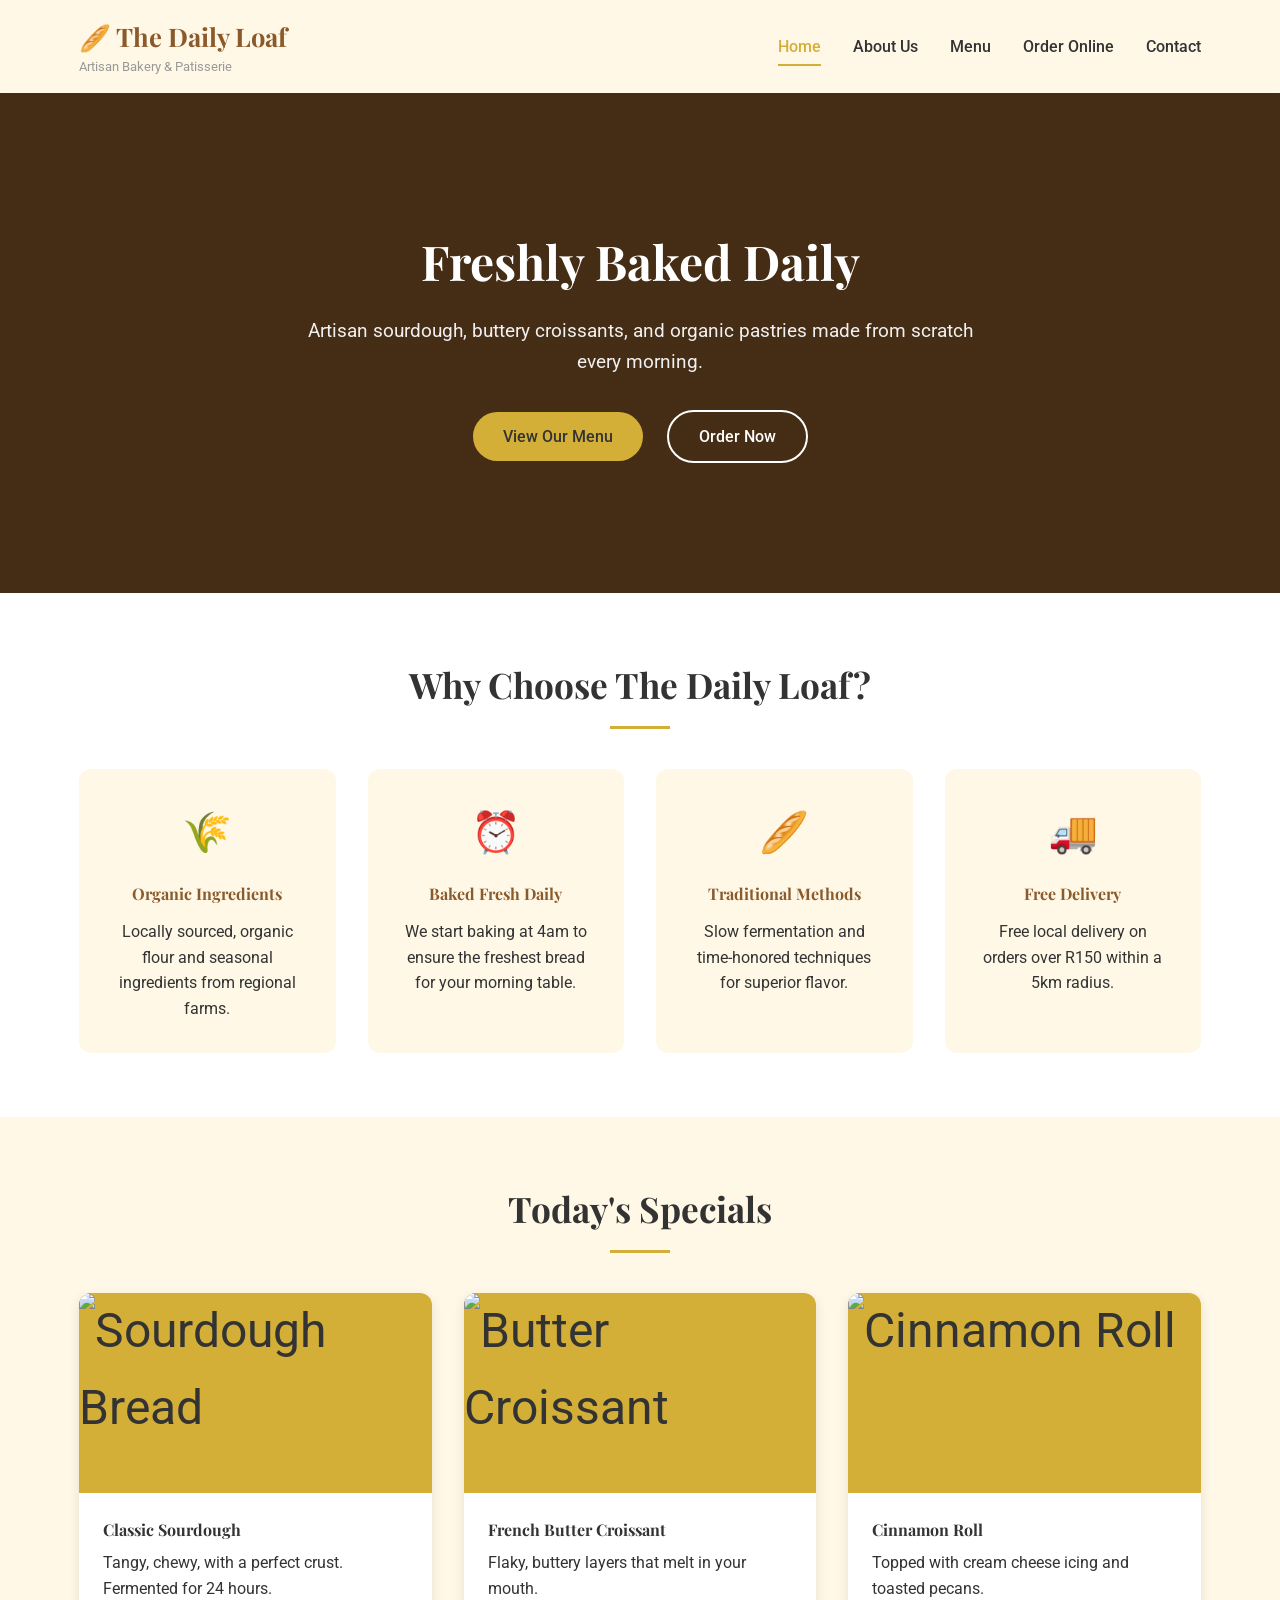
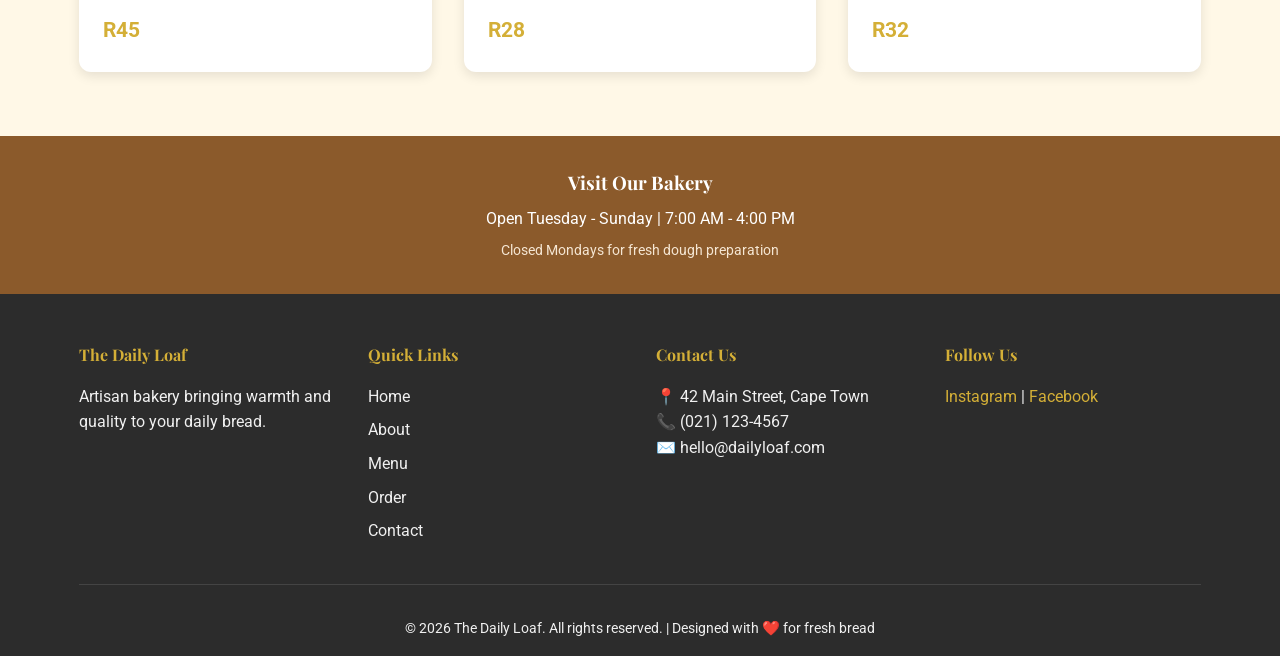
==== index.html @ c85abf5d "Add files via upload commit" ====
<!DOCTYPE html>
<html lang="en">
<head>
    <meta charset="UTF-8">
    <meta name="viewport" content="width=device-width, initial-scale=1.0">
    <meta name="description" content="The Daily Loaf - Artisan bakery offering fresh sourdough, pastries, and organic baked goods in the heart of the city.">
    <meta name="keywords" content="bakery, sourdough, artisan bread, pastries, organic bakery">
    <meta name="author" content="The Daily Loaf">
    <title>The Daily Loaf | Artisan Bakery</title>
    <link rel="stylesheet" href="css/style.css">
    <link href="https://fonts.googleapis.com/css2?family=Playfair+Display:wght@400;600;700;900&family=Roboto:wght@300;400;500;700&display=swap" rel="stylesheet">
</head>
<body>

    <!-- Header Section -->
    <header>
        <div class="container">
            <div class="header-content">
                <div class="logo">
                    <h1>🥖 The Daily Loaf</h1>
                    <p class="tagline">Artisan Bakery & Patisserie</p>
                </div>
                <nav>
                    <ul>
                        <li><a href="index.html" class="active">Home</a></li>
                        <li><a href="about.html">About Us</a></li>
                        <li><a href="menu.html">Menu</a></li>
                        <li><a href="order.html">Order Online</a></li>
                        <li><a href="contact.html">Contact</a></li>
                    </ul>
                </nav>
                <div class="mobile-menu-btn">☰</div>
            </div>
        </div>
    </header>

    <!-- Hero Section -->
    <section class="hero">
        <div class="container">
            <div class="hero-content">
                <h2>Freshly Baked Daily</h2>
                <p>Artisan sourdough, buttery croissants, and organic pastries made from scratch every morning.</p>
                <div class="hero-buttons">
                    <a href="menu.html" class="btn btn-primary">View Our Menu</a>
                    <a href="order.html" class="btn btn-secondary">Order Now</a>
                </div>
            </div>
        </div>
    </section>

    <!-- Features Section -->
    <section class="features">
        <div class="container">
            <h3 class="section-title">Why Choose The Daily Loaf?</h3>
            <div class="features-grid">
                <div class="feature-card">
                    <div class="feature-icon">🌾</div>
                    <h4>Organic Ingredients</h4>
                    <p>Locally sourced, organic flour and seasonal ingredients from regional farms.</p>
                </div>
                <div class="feature-card">
                    <div class="feature-icon">⏰</div>
                    <h4>Baked Fresh Daily</h4>
                    <p>We start baking at 4am to ensure the freshest bread for your morning table.</p>
                </div>
                <div class="feature-card">
                    <div class="feature-icon">🥖</div>
                    <h4>Traditional Methods</h4>
                    <p>Slow fermentation and time-honored techniques for superior flavor.</p>
                </div>
                <div class="feature-card">
                    <div class="feature-icon">🚚</div>
                    <h4>Free Delivery</h4>
                    <p>Free local delivery on orders over R150 within a 5km radius.</p>
                </div>
            </div>
        </div>
    </section>

    <!-- Daily Specials -->
    <section class="specials">
        <div class="container">
            <h3 class="section-title">Today's Specials</h3>
            <div class="specials-grid">
                <div class="special-item">
                    <img src="https://placehold.co/400x300/F5E6D3/8B5A2B?text=Sourdough+Bread" alt="Sourdough Bread" class="special-img">
                    <div class="special-info">
                        <h4>Classic Sourdough</h4>
                        <p>Tangy, chewy, with a perfect crust. Fermented for 24 hours.</p>
                        <span class="price">R45</span>
                    </div>
                </div>
                <div class="special-item">
                    <img src="https://placehold.co/400x300/F5E6D3/8B5A2B?text=Croissant" alt="Butter Croissant" class="special-img">
                    <div class="special-info">
                        <h4>French Butter Croissant</h4>
                        <p>Flaky, buttery layers that melt in your mouth.</p>
                        <span class="price">R28</span>
                    </div>
                </div>
                <div class="special-item">
                    <img src="https://placehold.co/400x300/F5E6D3/8B5A2B?text=Cinnamon+Roll" alt="Cinnamon Roll" class="special-img">
                    <div class="special-info">
                        <h4>Cinnamon Roll</h4>
                        <p>Topped with cream cheese icing and toasted pecans.</p>
                        <span class="price">R32</span>
                    </div>
                </div>
            </div>
        </div>
    </section>

    <!-- Opening Hours Banner -->
    <section class="hours-banner">
        <div class="container">
            <div class="hours-content">
                <h3>Visit Our Bakery</h3>
                <p>Open Tuesday - Sunday | 7:00 AM - 4:00 PM</p>
                <p class="closed">Closed Mondays for fresh dough preparation</p>
            </div>
        </div>
    </section>

    <!-- Footer -->
    <footer>
        <div class="container">
            <div class="footer-grid">
                <div class="footer-col">
                    <h4>The Daily Loaf</h4>
                    <p>Artisan bakery bringing warmth and quality to your daily bread.</p>
                </div>
                <div class="footer-col">
                    <h4>Quick Links</h4>
                    <ul>
                        <li><a href="index.html">Home</a></li>
                        <li><a href="about.html">About</a></li>
                        <li><a href="menu.html">Menu</a></li>
                        <li><a href="order.html">Order</a></li>
                        <li><a href="contact.html">Contact</a></li>
                    </ul>
                </div>
                <div class="footer-col">
                    <h4>Contact Us</h4>
                    <p>📍 42 Main Street, Cape Town</p>
                    <p>📞 (021) 123-4567</p>
                    <p>✉️ hello@dailyloaf.com</p>
                </div>
                <div class="footer-col">
                    <h4>Follow Us</h4>
                    <div class="social-links">
                        <a href="#">Instagram</a> | <a href="#">Facebook</a>
                    </div>
                </div>
            </div>
            <div class="footer-bottom">
                <p>&copy; 2026 The Daily Loaf. All rights reserved. | Designed with ❤️ for fresh bread</p>
            </div>
        </div>
    </footer>

    <script src="js/main.js"></script>
</body>
</html>
---- css/style.css ----
/* ========================================
   THE DAILY LOAF - MAIN STYLESHEET
   ======================================== */

* {
    margin: 0;
    padding: 0;
    box-sizing: border-box;
}

body {
    font-family: 'Roboto', sans-serif;
    font-size: 16px;
    line-height: 1.6;
    color: #333333;
    background-color: #FFFFFF;
}

h1, h2, h3, h4, h5, h6 {
    font-family: 'Playfair Display', serif;
    font-weight: 700;
    margin-bottom: 1rem;
    color: #333333;
}

a {
    text-decoration: none;
    color: inherit;
}

.container {
    width: 90%;
    max-width: 1200px;
    margin: 0 auto;
    padding: 0 15px;
}

.section-title {
    text-align: center;
    font-size: 2.2rem;
    margin-bottom: 2.5rem;
    position: relative;
    padding-bottom: 15px;
}

.section-title:after {
    content: '';
    position: absolute;
    bottom: 0;
    left: 50%;
    transform: translateX(-50%);
    width: 60px;
    height: 3px;
    background: #D4AF37;
}

/* BUTTONS */
.btn {
    display: inline-block;
    padding: 12px 30px;
    border-radius: 40px;
    font-weight: 500;
    transition: all 0.3s ease;
    cursor: pointer;
    border: none;
    font-family: 'Roboto', sans-serif;
}

.btn-primary {
    background-color: #D4AF37;
    color: #333333;
}

.btn-primary:hover {
    background-color: #c49b2a;
    transform: translateY(-2px);
}

.btn-secondary {
    background-color: transparent;
    color: #FFFFFF;
    border: 2px solid #FFFFFF;
}

.btn-secondary:hover {
    background-color: #FFFFFF;
    color: #333333;
}

/* HEADER & NAVIGATION */
header {
    background-color: #FFF8E7;
    box-shadow: 0 2px 10px rgba(0,0,0,0.05);
    position: sticky;
    top: 0;
    z-index: 1000;
}

.header-content {
    display: flex;
    justify-content: space-between;
    align-items: center;
    padding: 1rem 0;
    flex-wrap: wrap;
}

.logo h1 {
    font-size: 1.6rem;
    margin-bottom: 0;
    color: #8B5A2B;
}

.tagline {
    font-size: 0.8rem;
    color: #999;
    font-family: 'Roboto', sans-serif;
}

nav ul {
    display: flex;
    list-style: none;
    gap: 2rem;
}

nav ul li a {
    font-weight: 500;
    padding: 0.5rem 0;
    transition: color 0.3s;
}

nav ul li a:hover,
nav ul li a.active {
    color: #D4AF37;
    border-bottom: 2px solid #D4AF37;
}

.mobile-menu-btn {
    display: none;
    font-size: 1.8rem;
    cursor: pointer;
}

/* HERO SECTION */
.hero {
    background: linear-gradient(rgba(0,0,0,0.5), rgba(0,0,0,0.5)), #8B5A2B;
    min-height: 500px;
    display: flex;
    align-items: center;
    text-align: center;
    color: white;
}

.hero-content {
    max-width: 700px;
    margin: 0 auto;
}

.hero h2 {
    font-size: 3rem;
    color: white;
    margin-bottom: 1rem;
}

.hero p {
    font-size: 1.2rem;
    margin-bottom: 2rem;
    color: #f0f0f0;
}

.hero-buttons .btn {
    margin: 0 10px;
}

/* FEATURES SECTION */
.features {
    padding: 4rem 0;
    background-color: #FFFFFF;
}

.features-grid {
    display: grid;
    grid-template-columns: repeat(auto-fit, minmax(250px, 1fr));
    gap: 2rem;
}

.feature-card {
    text-align: center;
    padding: 2rem;
    background-color: #FFF8E7;
    border-radius: 12px;
    transition: transform 0.3s;
}

.feature-card:hover {
    transform: translateY(-5px);
}

.feature-icon {
    font-size: 2.5rem;
    margin-bottom: 1rem;
}

.feature-card h4 {
    margin-bottom: 0.8rem;
    color: #8B5A2B;
}

/* SPECIALS SECTION */
.specials {
    padding: 4rem 0;
    background-color: #FFF8E7;
}

.specials-grid {
    display: grid;
    grid-template-columns: repeat(auto-fit, minmax(300px, 1fr));
    gap: 2rem;
}

.special-item {
    background: white;
    border-radius: 12px;
    overflow: hidden;
    box-shadow: 0 4px 12px rgba(0,0,0,0.1);
    transition: transform 0.3s;
}

.special-item:hover {
    transform: translateY(-5px);
}

.special-img {
    width: 100%;
    height: 200px;
    background-color: #D4AF37;
    display: flex;
    align-items: center;
    justify-content: center;
    font-size: 3rem;
}

.special-info {
    padding: 1.5rem;
}

.special-info h4 {
    margin-bottom: 0.5rem;
}

.price {
    display: inline-block;
    margin-top: 0.8rem;
    font-size: 1.3rem;
    font-weight: bold;
    color: #D4AF37;
}

/* HOURS BANNER */
.hours-banner {
    background-color: #8B5A2B;
    color: white;
    text-align: center;
    padding: 2rem 0;
}

.hours-content h3 {
    color: white;
    margin-bottom: 0.5rem;
}

.closed {
    color: #F5E6D3;
    font-size: 0.9rem;
    margin-top: 0.5rem;
}

/* PAGE HEADER */
.page-header {
    background: linear-gradient(135deg, #8B5A2B 0%, #D4AF37 100%);
    color: white;
    text-align: center;
    padding: 3rem 0;
}

.page-header h2 {
    color: white;
    font-size: 2.5rem;
    margin-bottom: 0.5rem;
}

/* ABOUT PAGE */
.about-story {
    padding: 4rem 0;
}

.about-grid {
    display: grid;
    grid-template-columns: 1fr 1fr;
    gap: 3rem;
    align-items: center;
}

.about-image {
    background-color: #D4AF37;
    height: 300px;
    display: flex;
    align-items: center;
    justify-content: center;
    border-radius: 12px;
    font-size: 2rem;
}

.values {
    background-color: #FFF8E7;
    padding: 4rem 0;
}

.values-grid {
    display: grid;
    grid-template-columns: repeat(auto-fit, minmax(280px, 1fr));
    gap: 2rem;
}

.value-card {
    text-align: center;
    padding: 2rem;
    background: white;
    border-radius: 12px;
}

.team {
    padding: 4rem 0;
}

.team-grid {
    display: grid;
    grid-template-columns: repeat(auto-fit, minmax(250px, 1fr));
    gap: 2rem;
    text-align: center;
}

.team-member .avatar {
    width: 150px;
    height: 150px;
    background-color: #D4AF37;
    border-radius: 50%;
    margin: 0 auto 1rem;
    display: flex;
    align-items: center;
    justify-content: center;
    font-size: 3rem;
}

.team-member .bio {
    font-size: 0.9rem;
    color: #666;
    margin-top: 0.5rem;
}

/* MENU PAGE */
.menu-section {
    padding: 3rem 0;
}

.alt-bg {
    background-color: #FFF8E7;
}

.menu-grid {
    max-width: 800px;
    margin: 0 auto;
}

.menu-item {
    display: flex;
    justify-content: space-between;
    align-items: center;
    padding: 1rem 0;
    border-bottom: 1px dashed #ddd;
}

.menu-item-info h4 {
    margin-bottom: 0.3rem;
}

.menu-item-info p {
    color: #666;
    font-size: 0.9rem;
}

.menu-item-price {
    font-weight: bold;
    font-size: 1.1rem;
    color: #D4AF37;
}

/* ORDER PAGE */
.order-form-section {
    padding: 4rem 0;
}

.order-grid {
    display: grid;
    grid-template-columns: 1fr 350px;
    gap: 3rem;
}

.form-group {
    margin-bottom: 1.2rem;
}

.form-group label {
    display: block;
    margin-bottom: 0.5rem;
    font-weight: 500;
}

.form-group input,
.form-group select,
.form-group textarea {
    width: 100%;
    padding: 10px;
    border: 1px solid #ddd;
    border-radius: 6px;
    font-family: 'Roboto', sans-serif;
}

.checkbox-group {
    display: flex;
    flex-direction: column;
    gap: 0.5rem;
}

.checkbox-group label {
    font-weight: normal;
    cursor: pointer;
}

.order-info .info-card {
    background: #FFF8E7;
    padding: 1.2rem;
    border-radius: 8px;
    margin-bottom: 1rem;
}

.info-card h4 {
    margin-bottom: 0.5rem;
    color: #8B5A2B;
}

.phone-large {
    font-size: 1.3rem;
    font-weight: bold;
    color: #D4AF37;
}

/* CONTACT PAGE */
.locations {
    padding: 4rem 0;
    background-color: #FFF8E7;
}

.locations-grid {
    display: grid;
    grid-template-columns: repeat(auto-fit, minmax(350px, 1fr));
    gap: 2rem;
}

.location-card {
    background: white;
    padding: 1.5rem;
    border-radius: 12px;
    box-shadow: 0 2px 8px rgba(0,0,0,0.1);
}

.location-card h4 {
    color: #8B5A2B;
    margin-bottom: 1rem;
}

.location-card .address,
.location-card .hours,
.location-card .phone {
    margin-bottom: 0.8rem;
}

.map-placeholder {
    margin-top: 1rem;
    background-color: #D4AF37;
    height: 150px;
    display: flex;
    align-items: center;
    justify-content: center;
    border-radius: 8px;
    color: #333;
}

.contact-form-section {
    padding: 4rem 0;
}

.contact-grid {
    display: grid;
    grid-template-columns: 1fr 350px;
    gap: 3rem;
}

.form-row {
    display: grid;
    grid-template-columns: 1fr 1fr;
    gap: 1rem;
}

.contact-info .info-item {
    background: #FFF8E7;
    padding: 1rem;
    border-radius: 8px;
    margin-bottom: 1rem;
}

.contact-info .info-item h4 {
    margin-bottom: 0.5rem;
    color: #8B5A2B;
}

.faq {
    background-color: #FFF8E7;
    padding: 4rem 0;
}

.faq-grid {
    display: grid;
    grid-template-columns: repeat(auto-fit, minmax(300px, 1fr));
    gap: 2rem;
}

.faq-item {
    background: white;
    padding: 1.5rem;
    border-radius: 8px;
}

.faq-item h4 {
    color: #D4AF37;
    margin-bottom: 0.5rem;
}

/* FOOTER */
footer {
    background-color: #2C2C2C;
    color: #f0f0f0;
    padding: 3rem 0 1rem;
}

.footer-grid {
    display: grid;
    grid-template-columns: repeat(auto-fit, minmax(200px, 1fr));
    gap: 2rem;
    margin-bottom: 2rem;
}

.footer-col h4 {
    color: #D4AF37;
    margin-bottom: 1rem;
}

.footer-col ul {
    list-style: none;
}

.footer-col ul li {
    margin-bottom: 0.5rem;
}

.footer-col ul li a:hover {
    color: #D4AF37;
}

.social-links a {
    color: #D4AF37;
}

.footer-bottom {
    text-align: center;
    padding-top: 2rem;
    border-top: 1px solid #444;
    font-size: 0.9rem;
}

/* RESPONSIVE */
@media (max-width: 768px) {
    .mobile-menu-btn {
        display: block;
    }
    
    nav ul {
        display: none;
        flex-direction: column;
        width: 100%;
        text-align: center;
        padding: 1rem 0;
        gap: 1rem;
    }
    
    nav ul.show {
        display: flex;
    }
    
    .header-content {
        flex-wrap: wrap;
    }
    
    .hero h2 {
        font-size: 2rem;
    }
    
    .about-grid,
    .order-grid,
    .contact-grid {
        grid-template-columns: 1fr;
    }
    
    .form-row {
        grid-template-columns: 1fr;
    }
    
    .hero-buttons .btn {
        display: block;
        margin: 10px auto;
        width: 80%;
    }
    
    .section-title {
        font-size: 1.8rem;
    }
}

@media (max-width: 480px) {
    .container {
        width: 95%;
    }
    
    .features-grid,
    .specials-grid,
    .team-grid {
        grid-template-columns: 1fr;
    }
}
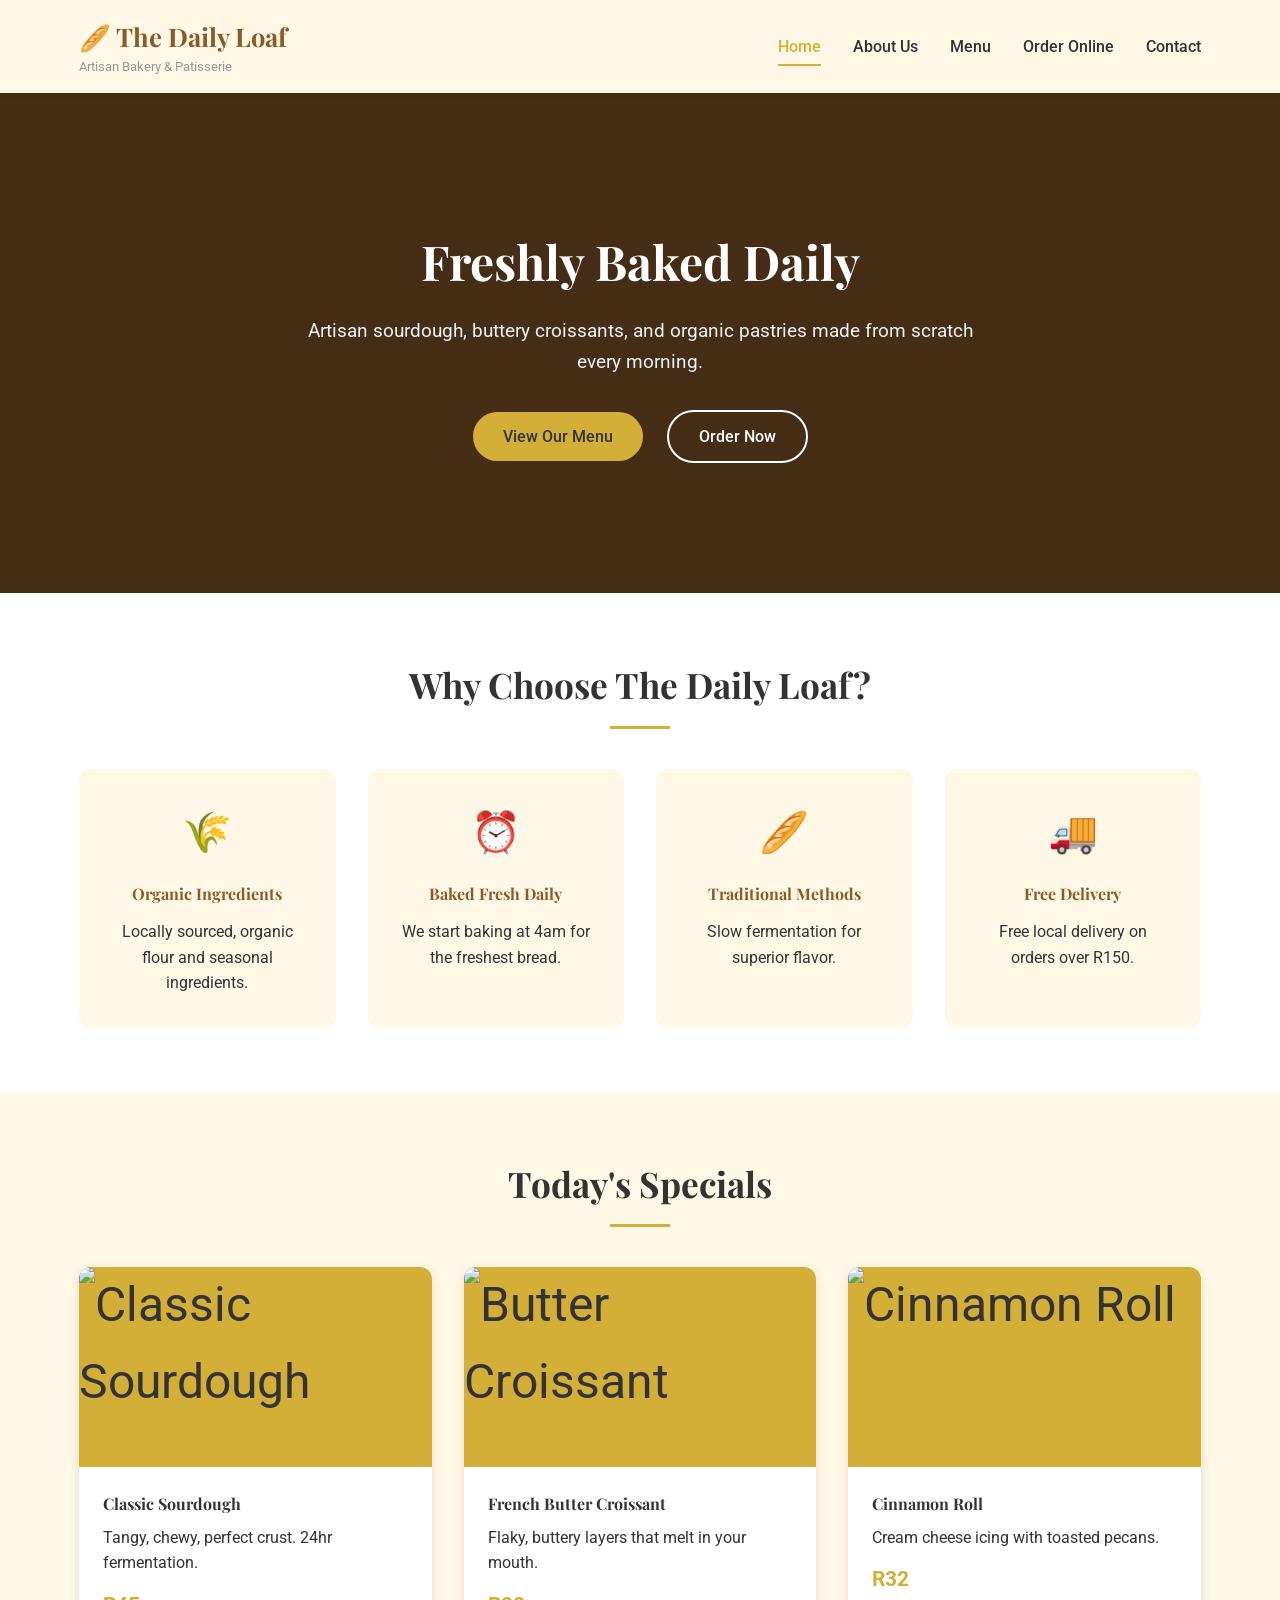
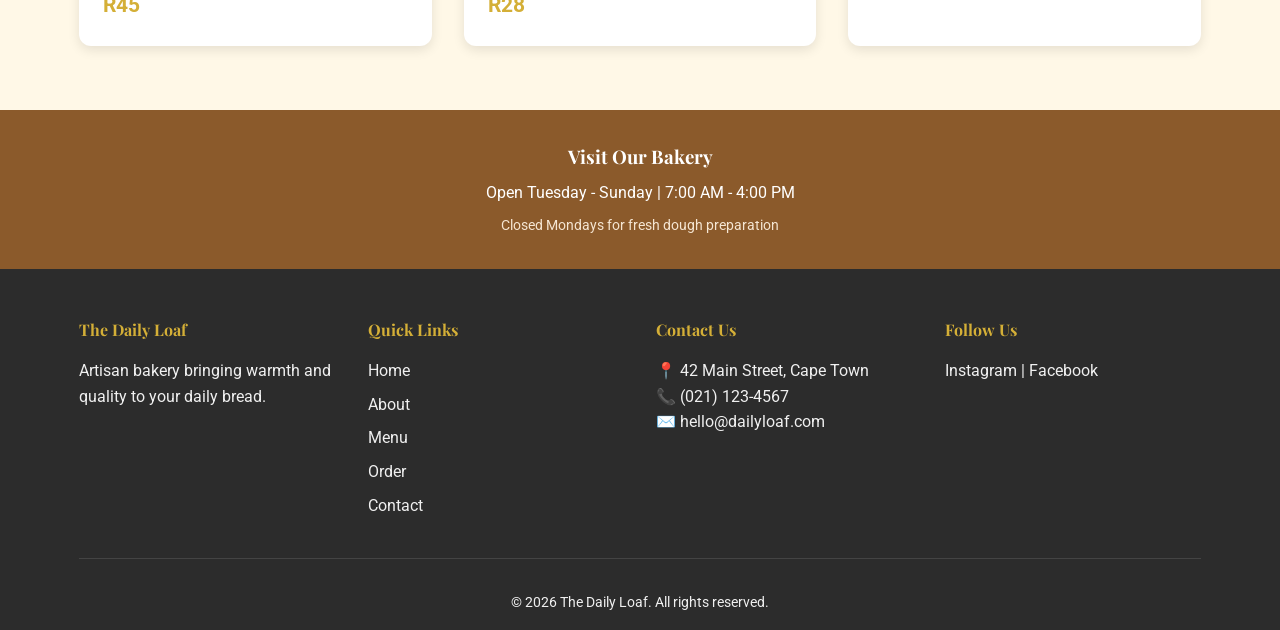
==== commit 0fe2c86a: "Enhance SEO and accessibility: update meta tags, titles, and descriptions across about, contact, ind" ====
--- a/index.html
+++ b/index.html
@@ -3,16 +3,15 @@
 <head>
     <meta charset="UTF-8">
     <meta name="viewport" content="width=device-width, initial-scale=1.0">
-    <meta name="description" content="The Daily Loaf - Artisan bakery offering fresh sourdough, pastries, and organic baked goods in the heart of the city.">
-    <meta name="keywords" content="bakery, sourdough, artisan bread, pastries, organic bakery">
-    <meta name="author" content="The Daily Loaf">
-    <title>The Daily Loaf | Artisan Bakery</title>
+    <title>The Daily Loaf | Home - Artisan Bakery Cape Town</title>
+    <meta name="description" content="The Daily Loaf - Artisan bakery in Cape Town offering fresh sourdough, croissants, and organic pastries. Order online for pickup or visit our store.">
+    <meta name="keywords" content="bakery, artisan bread, sourdough, croissants, Cape Town bakery, organic pastries, fresh bread">
+    <meta name="author" content="Koketso Legoabe">
     <link rel="stylesheet" href="css/style.css">
     <link href="https://fonts.googleapis.com/css2?family=Playfair+Display:wght@400;600;700;900&family=Roboto:wght@300;400;500;700&display=swap" rel="stylesheet">
 </head>
 <body>
 
-    <!-- Header Section -->
     <header>
         <div class="container">
             <div class="header-content">
@@ -34,7 +33,6 @@
         </div>
     </header>
 
-    <!-- Hero Section -->
     <section class="hero">
         <div class="container">
             <div class="hero-content">
@@ -48,7 +46,6 @@
         </div>
     </section>
 
-    <!-- Features Section -->
     <section class="features">
         <div class="container">
             <h3 class="section-title">Why Choose The Daily Loaf?</h3>
@@ -56,42 +53,51 @@
                 <div class="feature-card">
                     <div class="feature-icon">🌾</div>
                     <h4>Organic Ingredients</h4>
-                    <p>Locally sourced, organic flour and seasonal ingredients from regional farms.</p>
+                    <p>Locally sourced, organic flour and seasonal ingredients.</p>
                 </div>
                 <div class="feature-card">
                     <div class="feature-icon">⏰</div>
                     <h4>Baked Fresh Daily</h4>
-                    <p>We start baking at 4am to ensure the freshest bread for your morning table.</p>
+                    <p>We start baking at 4am for the freshest bread.</p>
                 </div>
                 <div class="feature-card">
                     <div class="feature-icon">🥖</div>
                     <h4>Traditional Methods</h4>
-                    <p>Slow fermentation and time-honored techniques for superior flavor.</p>
+                    <p>Slow fermentation for superior flavor.</p>
                 </div>
                 <div class="feature-card">
                     <div class="feature-icon">🚚</div>
                     <h4>Free Delivery</h4>
-                    <p>Free local delivery on orders over R150 within a 5km radius.</p>
+                    <p>Free local delivery on orders over R150.</p>
                 </div>
             </div>
         </div>
     </section>
 
-    <!-- Daily Specials -->
     <section class="specials">
         <div class="container">
             <h3 class="section-title">Today's Specials</h3>
             <div class="specials-grid">
                 <div class="special-item">
-                    <img src="https://placehold.co/400x300/F5E6D3/8B5A2B?text=Sourdough+Bread" alt="Sourdough Bread" class="special-img">
+                    <img src="https://picsum.photos/id/112/600/450"
+     srcset="https://picsum.photos/id/112/300/225 300w,
+             https://picsum.photos/id/112/600/450 600w"
+     sizes="(max-width: 480px) 90vw, (max-width: 768px) 45vw, 300px"
+     alt="Classic Sourdough"
+     class="special-img">
                     <div class="special-info">
                         <h4>Classic Sourdough</h4>
-                        <p>Tangy, chewy, with a perfect crust. Fermented for 24 hours.</p>
+                        <p>Tangy, chewy, perfect crust. 24hr fermentation.</p>
                         <span class="price">R45</span>
                     </div>
                 </div>
                 <div class="special-item">
-                    <img src="https://placehold.co/400x300/F5E6D3/8B5A2B?text=Croissant" alt="Butter Croissant" class="special-img">
+                    <img src="https://images.pexels.com/photos/17359897/pexels-photo-17359897.jpeg?auto=compress&cs=tinysrgb&w=600"
+                         srcset="https://images.pexels.com/photos/17359897/pexels-photo-17359897.jpeg?auto=compress&cs=tinysrgb&w=300 300w,
+                                 https://images.pexels.com/photos/17359897/pexels-photo-17359897.jpeg?auto=compress&cs=tinysrgb&w=600 600w"
+                         sizes="(max-width: 480px) 90vw, (max-width: 768px) 45vw, 300px"
+                         alt="Butter Croissant"
+                         class="special-img">
                     <div class="special-info">
                         <h4>French Butter Croissant</h4>
                         <p>Flaky, buttery layers that melt in your mouth.</p>
@@ -99,10 +105,15 @@
                     </div>
                 </div>
                 <div class="special-item">
-                    <img src="https://placehold.co/400x300/F5E6D3/8B5A2B?text=Cinnamon+Roll" alt="Cinnamon Roll" class="special-img">
+                    <img src="https://images.pexels.com/photos/2067424/pexels-photo-2067424.jpeg?auto=compress&cs=tinysrgb&w=600"
+                         srcset="https://images.pexels.com/photos/2067424/pexels-photo-2067424.jpeg?auto=compress&cs=tinysrgb&w=300 300w,
+                                 https://images.pexels.com/photos/2067424/pexels-photo-2067424.jpeg?auto=compress&cs=tinysrgb&w=600 600w"
+                         sizes="(max-width: 480px) 90vw, (max-width: 768px) 45vw, 300px"
+                         alt="Cinnamon Roll"
+                         class="special-img">
                     <div class="special-info">
                         <h4>Cinnamon Roll</h4>
-                        <p>Topped with cream cheese icing and toasted pecans.</p>
+                        <p>Cream cheese icing with toasted pecans.</p>
                         <span class="price">R32</span>
                     </div>
                 </div>
@@ -110,7 +121,6 @@
         </div>
     </section>
 
-    <!-- Opening Hours Banner -->
     <section class="hours-banner">
         <div class="container">
             <div class="hours-content">
@@ -121,7 +131,6 @@
         </div>
     </section>
 
-    <!-- Footer -->
     <footer>
         <div class="container">
             <div class="footer-grid">
@@ -147,13 +156,11 @@
                 </div>
                 <div class="footer-col">
                     <h4>Follow Us</h4>
-                    <div class="social-links">
-                        <a href="#">Instagram</a> | <a href="#">Facebook</a>
-                    </div>
+                    <p>Instagram | Facebook</p>
                 </div>
             </div>
             <div class="footer-bottom">
-                <p>&copy; 2026 The Daily Loaf. All rights reserved. | Designed with ❤️ for fresh bread</p>
+                <p>&copy; 2026 The Daily Loaf. All rights reserved.</p>
             </div>
         </div>
     </footer>
